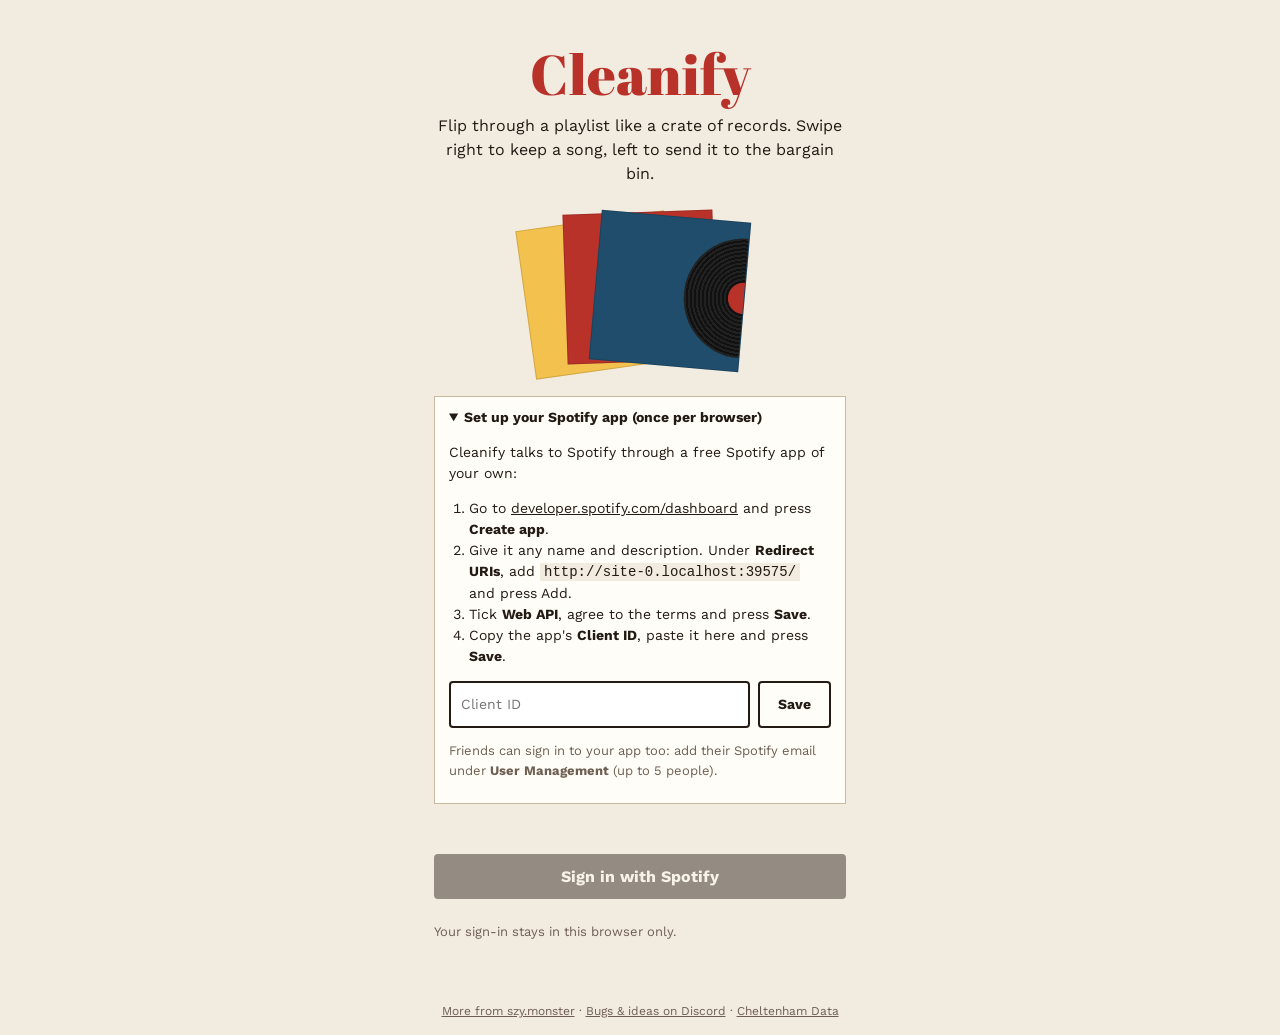
==== index.html @ 949df5a9 "Cleanify: swipe through a Spotify playlist to keep or remove songs Record crate design. Own Spotify " ====
<!doctype html>
<html lang="en">
<head>
  <meta charset="utf-8">
  <meta name="viewport" content="width=device-width, initial-scale=1">
  <title>Cleanify</title>
  <meta name="description" content="Clean up your Spotify playlists by swiping. Right keeps a song, left sends it to the bargain bin.">
  <link rel="icon" href="data:image/svg+xml,%3Csvg xmlns='http://www.w3.org/2000/svg' viewBox='0 0 64 64'%3E%3Crect x='2' y='8' width='40' height='48' fill='%231f4d6b'/%3E%3Ccircle cx='40' cy='32' r='22' fill='%23111'/%3E%3Ccircle cx='40' cy='32' r='6' fill='%23b8322a'/%3E%3C/svg%3E">
  <link rel="preconnect" href="https://fonts.googleapis.com">
  <link rel="preconnect" href="https://fonts.gstatic.com" crossorigin>
  <link rel="stylesheet" href="https://fonts.googleapis.com/css2?family=Abril+Fatface&family=Work+Sans:wght@400;600;700&display=swap">
  <link rel="stylesheet" href="style.css">
</head>
<body>
  <main class="wrap">

    <!-- Sign in -->
    <section id="screen-login" class="screen hidden">
      <h1 class="logo big">Cleanify</h1>
      <p class="sub">Flip through a playlist like a crate of records. Swipe right to keep a song, left to send it to the bargain bin.</p>
      <div class="crate-art" aria-hidden="true"><div class="sleeve s1"></div><div class="sleeve s2"></div><div class="sleeve s3"><div class="vinyl"></div></div></div>
      <details id="own-app" class="own-app">
        <summary id="own-summary">Set up your Spotify app (once per browser)</summary>
        <p>Cleanify talks to Spotify through a free Spotify app of your own:</p>
        <ol>
          <li>Go to <a href="https://developer.spotify.com/dashboard" target="_blank" rel="noopener">developer.spotify.com/dashboard</a> and press <b>Create app</b>.</li>
          <li>Give it any name and description. Under <b>Redirect URIs</b>, add <code id="own-redirect"></code> and press Add.</li>
          <li>Tick <b>Web API</b>, agree to the terms and press <b>Save</b>.</li>
          <li>Copy the app's <b>Client ID</b>, paste it here and press <b>Save</b>.</li>
        </ol>
        <div class="row"><input id="own-id" placeholder="Client ID" autocomplete="off" spellcheck="false" aria-label="Client ID"><button id="own-save" class="btn">Save</button></div>
        <p id="own-status" class="small warn"></p>
        <p class="small muted">Friends can sign in to your app too: add their Spotify email under <b>User Management</b> (up to 5 people).</p>
      </details>
      <p id="own-using" class="small muted"></p>
      <button id="login-btn" class="btn primary wide">Sign in with Spotify</button>
      <p class="small muted">Your sign-in stays in this browser only.</p>
      <p id="login-status" class="status"></p>
    </section>

    <!-- Pick a playlist -->
    <section id="screen-playlists" class="screen hidden">
      <header class="top">
        <h1 class="logo">Cleanify</h1>
        <p class="small muted"><span id="user-name"></span> · <a href="#" id="logout-link">Sign out</a></p>
      </header>
      <h2 class="rule">Pick a crate to dig through</h2>
      <p class="small muted">Spotify only lets you change playlists you made or collaborate on, so only those are listed.</p>
      <label class="small check"><input type="checkbox" id="backup" checked> Save a private backup copy of a playlist the first time I clean it</label>
      <ul id="playlist-list" class="plist"></ul>
      <p id="playlists-status" class="status"></p>
      <button id="refresh-btn" class="btn ghost">Refresh list</button>
    </section>

    <!-- Swipe -->
    <section id="screen-swipe" class="screen hidden">
      <header class="top">
        <a href="#" id="back-link" class="logo" title="Back to your playlists">Cleanify</a>
        <label class="small auto"><input type="checkbox" id="autoplay"> Autoplay</label>
      </header>
      <div class="rule pl"><span id="pl-name"></span><span><b id="pos"></b> / <span id="total"></span> songs</span></div>
      <div class="prog"><i id="prog-bar"></i></div>
      <div id="deck" class="deck"></div>
      <div class="actions">
        <button id="bin-btn" class="round bin" title="Bargain bin (left arrow)" aria-label="Send to the bargain bin">✕</button>
        <button id="play-btn" class="round play" title="Play on Spotify (space)" aria-label="Play on Spotify">▶</button>
        <button id="keep-btn" class="round keep" title="Keep (right arrow)" aria-label="Keep in the crate">＋</button>
      </div>
      <p id="play-status" class="status small"></p>
      <div class="tally">
        <a href="#" id="tally-bin">Bargain bin: <b id="bin-count">0</b></a>
        <button id="undo-btn" class="linkish">↶ Undo</button>
        <span>In the crate: <b id="keep-count">0</b></span>
      </div>
      <p class="hint">← swipe left to remove · swipe right to keep →<br>Removed songs leave the playlist straight away. Undo puts them back.</p>
    </section>

    <!-- Bargain bin: songs removed from this playlist, each can be put back -->
    <section id="screen-bin" class="screen hidden">
      <header class="top">
        <a href="#" id="bin-back" class="logo" title="Back to swiping">Cleanify</a>
      </header>
      <h2 class="rule">The bargain bin</h2>
      <p id="bin-intro" class="small"></p>
      <ul id="bin-list" class="binlist"></ul>
      <button id="bin-continue" class="btn primary wide">Keep swiping</button>
      <p id="bin-status" class="status"></p>
    </section>

    <!-- Finished a playlist -->
    <section id="screen-done" class="screen hidden">
      <h1 class="logo big">All sorted!</h1>
      <p id="done-text" class="sub"></p>
      <button id="done-bin" class="btn wide">See the bargain bin</button>
      <button id="again-btn" class="btn primary wide">Clean another playlist</button>
      <button id="restart-btn" class="btn ghost wide">Go through this playlist again</button>
    </section>

  </main>
  <footer class="foot">
    <a href="https://szy.monster/">More from szy.monster</a> · <a href="https://discord.gg/bHxaXgjpfe" target="_blank" rel="noopener">Bugs &amp; ideas on Discord</a> · <a href="https://cheltenhamdata.co.uk/">Cheltenham Data</a>
  </footer>
  <script src="app.js"></script>
</body>
</html>
---- style.css ----
/* Cleanify: "Record crate" look. Cream paper, ink, record-store red and green. */
:root {
  --paper: #f2ebe0;
  --card: #fffdf8;
  --card-back: #ece2d0;
  --line: #c9b99f;
  --ink: #241a14;
  --muted: #6e5f52;
  --red: #b8322a;
  --green: #2f7a4d;
  --blue: #1f4d6b;
  --gold: #f2c14e;
  --card-w: min(calc(100vw - 48px), 360px);
}
* { box-sizing: border-box; }
html, body { margin: 0; }
body { overflow-x: hidden; background: var(--paper); color: var(--ink); font-family: "Work Sans", system-ui, sans-serif; min-height: 100vh; display: flex; flex-direction: column; }
a { color: inherit; }
.hidden { display: none !important; }
.wrap { width: 100%; max-width: 460px; margin: 0 auto; padding: 22px 24px 12px; flex: 1; }
.screen { display: flex; flex-direction: column; gap: 12px; }

.logo { font-family: "Abril Fatface", serif; font-weight: 400; font-size: 34px; color: var(--red); margin: 0; text-decoration: none; line-height: 1; }
.logo.big { font-size: 56px; text-align: center; margin-top: 24px; }
.sub { text-align: center; margin: 0; line-height: 1.5; }
.top { display: flex; align-items: center; justify-content: space-between; gap: 12px; }
.top p { margin: 0; }
.rule { border-top: 2px solid var(--ink); border-bottom: 1px solid var(--ink); padding: 6px 0; margin: 0; text-transform: uppercase; letter-spacing: 2px; font-size: 12px; font-weight: 700; }
.pl { display: flex; justify-content: space-between; gap: 10px; }
.pl span:first-child { overflow: hidden; text-overflow: ellipsis; white-space: nowrap; }
.small { font-size: 13px; }
.muted { color: var(--muted); }
.warn { color: var(--red); }
.status { min-height: 1em; margin: 0; text-align: center; font-size: 14px; }
.status.err { color: var(--red); font-weight: 600; }
.status.ok { color: var(--green); font-weight: 600; }

.btn { font: inherit; font-weight: 700; cursor: pointer; border: 2px solid var(--ink); background: var(--card); color: var(--ink); padding: 11px 18px; border-radius: 4px; }
.btn:disabled { opacity: .45; cursor: default; }
.btn.primary { background: var(--ink); color: var(--card); }
.btn.danger { background: var(--red); border-color: var(--red); color: var(--card); }
.btn.ghost { background: transparent; }
.btn.wide { width: 100%; }
.linkish { font: inherit; font-weight: 700; background: none; border: none; color: inherit; cursor: pointer; text-transform: uppercase; letter-spacing: 1px; font-size: 11px; text-decoration: underline; padding: 0; }
.linkish:disabled { opacity: .35; cursor: default; }
input[type=checkbox] { accent-color: var(--green); }

/* Sign-in */
.crate-art { position: relative; height: 170px; width: 230px; margin: 8px auto; }
.crate-art .sleeve { position: absolute; width: 150px; height: 150px; border: 1px solid #0002; }
.s1 { left: 0; top: 14px; background: var(--gold); transform: rotate(-8deg); }
.s2 { left: 40px; top: 6px; background: var(--red); transform: rotate(-2deg); }
.s3 { left: 70px; top: 10px; background: var(--blue); transform: rotate(5deg); overflow: hidden; }
.s3 .vinyl { position: absolute; right: -60px; top: 15px; width: 120px; height: 120px; border-radius: 50%; background: radial-gradient(var(--red) 0 18%, #111 19% 20%, transparent 21%), repeating-radial-gradient(#111 0 2px, #222 2px 4px); }
.own-app { background: var(--card); border: 1px solid var(--line); padding: 10px 14px; font-size: 14px; line-height: 1.5; }
.own-app summary { font-weight: 700; cursor: pointer; }
.own-app ol { padding-left: 20px; }
.own-app code { background: var(--paper); padding: 1px 4px; word-break: break-all; }
.row { display: flex; gap: 8px; }
.row input { flex: 1; min-width: 0; font: inherit; padding: 9px 10px; border: 2px solid var(--ink); border-radius: 4px; background: #fff; }

/* Playlist list */
.plist, .binlist { list-style: none; margin: 0; padding: 0; display: flex; flex-direction: column; gap: 8px; }
.plist button { width: 100%; display: flex; align-items: center; gap: 12px; font: inherit; text-align: left; background: var(--card); border: 1px solid var(--line); padding: 8px; cursor: pointer; color: var(--ink); }
.plist button:hover { border-color: var(--ink); }
.thumb { width: 52px; height: 52px; flex: none; background: var(--blue) center/cover; }
.plist .name { font-weight: 700; display: block; }
.plist .meta { font-size: 12px; color: var(--muted); }
.badge { margin-left: auto; flex: none; font-size: 11px; font-weight: 700; background: var(--gold); padding: 3px 8px; border-radius: 10px; }

/* Swipe screen */
.auto { display: flex; align-items: center; gap: 6px; font-weight: 600; cursor: pointer; }
.prog { height: 6px; background: #e1d6c4; }
.prog i { display: block; height: 100%; width: 0; background: var(--ink); transition: width .2s; }
.deck { position: relative; width: var(--card-w); height: calc(var(--card-w) + 128px); margin: 14px auto 6px; }
.card { position: absolute; inset: 0; background: var(--card-back); border: 1px solid var(--line); padding: 14px; display: flex; flex-direction: column; user-select: none; -webkit-user-select: none; }
.card.b2 { transform: translateY(14px) scale(.92); }
.card.b1 { transform: translateY(7px) scale(.96); }
.card.top { background: var(--card); box-shadow: 0 14px 30px #241a1433; touch-action: none; cursor: grab; z-index: 2; }
.card.top.drag { cursor: grabbing; transition: none; }
.card.fly { transition: transform .3s ease-in, opacity .3s; opacity: 0; }
.card.snap { transition: transform .2s; }
.sleeve-art { position: relative; width: 100%; aspect-ratio: 1; background: var(--blue); overflow: hidden; flex: none; }
.sleeve-art .vinyl { position: absolute; right: -45%; top: 8%; width: 84%; height: 84%; border-radius: 50%; background: radial-gradient(var(--red) 0 18%, #111 19% 20%, transparent 21%), repeating-radial-gradient(#111 0 2px, #222 2px 4px); }
.sleeve-art .cover { position: absolute; inset: 0; width: 100%; height: 100%; object-fit: cover; pointer-events: none; }
.sleeve-art .fallback { position: absolute; left: 14px; top: 14px; right: 40%; font-family: "Abril Fatface", serif; font-size: 24px; color: var(--gold); line-height: 1.05; }
.sticker { position: absolute; left: 12px; bottom: 12px; background: var(--gold); color: var(--ink); font-weight: 700; font-size: 14px; padding: 10px 8px; border-radius: 50%; transform: rotate(-12deg); box-shadow: 0 2px 4px #0003; }
.card h2 { font-family: "Abril Fatface", serif; font-weight: 400; font-size: 24px; margin: 12px 0 2px; line-height: 1.1; overflow: hidden; display: -webkit-box; -webkit-line-clamp: 2; -webkit-box-orient: vertical; }
.card .artist { margin: 0; text-transform: uppercase; letter-spacing: 2px; font-size: 11px; font-weight: 700; white-space: nowrap; overflow: hidden; text-overflow: ellipsis; }
.card .meta { margin-top: auto; display: flex; gap: 6px; flex-wrap: wrap; font-size: 11px; }
.card .meta span { border: 1px solid var(--ink); border-radius: 12px; padding: 2px 8px; }
.stamp { position: absolute; top: 26px; padding: 6px 12px; font-weight: 700; font-size: 20px; letter-spacing: 2px; color: var(--card); border-radius: 4px; opacity: 0; z-index: 3; pointer-events: none; }
.stamp.keep { left: 20px; background: var(--green); transform: rotate(-12deg); }
.stamp.bin { right: 20px; background: var(--red); transform: rotate(12deg); }
.empty { position: absolute; inset: 0; display: flex; align-items: center; justify-content: center; text-align: center; border: 2px dashed var(--line); padding: 20px; color: var(--muted); }
.actions { display: flex; justify-content: center; align-items: center; gap: 22px; }
.round { font: inherit; display: flex; align-items: center; justify-content: center; cursor: pointer; border-radius: 50%; border: 2px solid var(--ink); background: var(--card); color: var(--ink); }
.round:disabled { opacity: .4; cursor: default; }
.round.bin, .round.keep { width: 68px; height: 68px; font-size: 28px; color: var(--card); }
.round.bin { background: var(--red); border-color: var(--red); }
.round.keep { background: var(--green); border-color: var(--green); }
.round.play { width: 52px; height: 52px; font-size: 18px; }
.round.play.on { background: var(--ink); color: var(--card); }
.tally { display: flex; justify-content: space-between; align-items: center; text-transform: uppercase; letter-spacing: 1px; font-size: 11px; font-weight: 700; }
.tally a { text-decoration: none; }
.tally b { font-family: "Abril Fatface", serif; font-weight: 400; font-size: 18px; color: var(--red); letter-spacing: 0; }
.hint { text-align: center; font-size: 12px; color: var(--muted); margin: 0; }

/* Review */
.binlist li { display: flex; align-items: center; gap: 10px; background: var(--card); border: 1px solid var(--line); padding: 6px; }
.binlist .thumb { width: 44px; height: 44px; }
.binlist .t { flex: 1; min-width: 0; }
.binlist .t b, .binlist .t span { display: block; white-space: nowrap; overflow: hidden; text-overflow: ellipsis; }
.binlist .t span { font-size: 12px; color: var(--muted); }
.binlist .btn { padding: 6px 10px; font-size: 13px; border-color: var(--green); color: var(--green); }
.check { display: flex; gap: 8px; align-items: flex-start; line-height: 1.4; }

.foot { text-align: center; font-size: 12px; color: var(--muted); padding: 14px 16px 18px; }
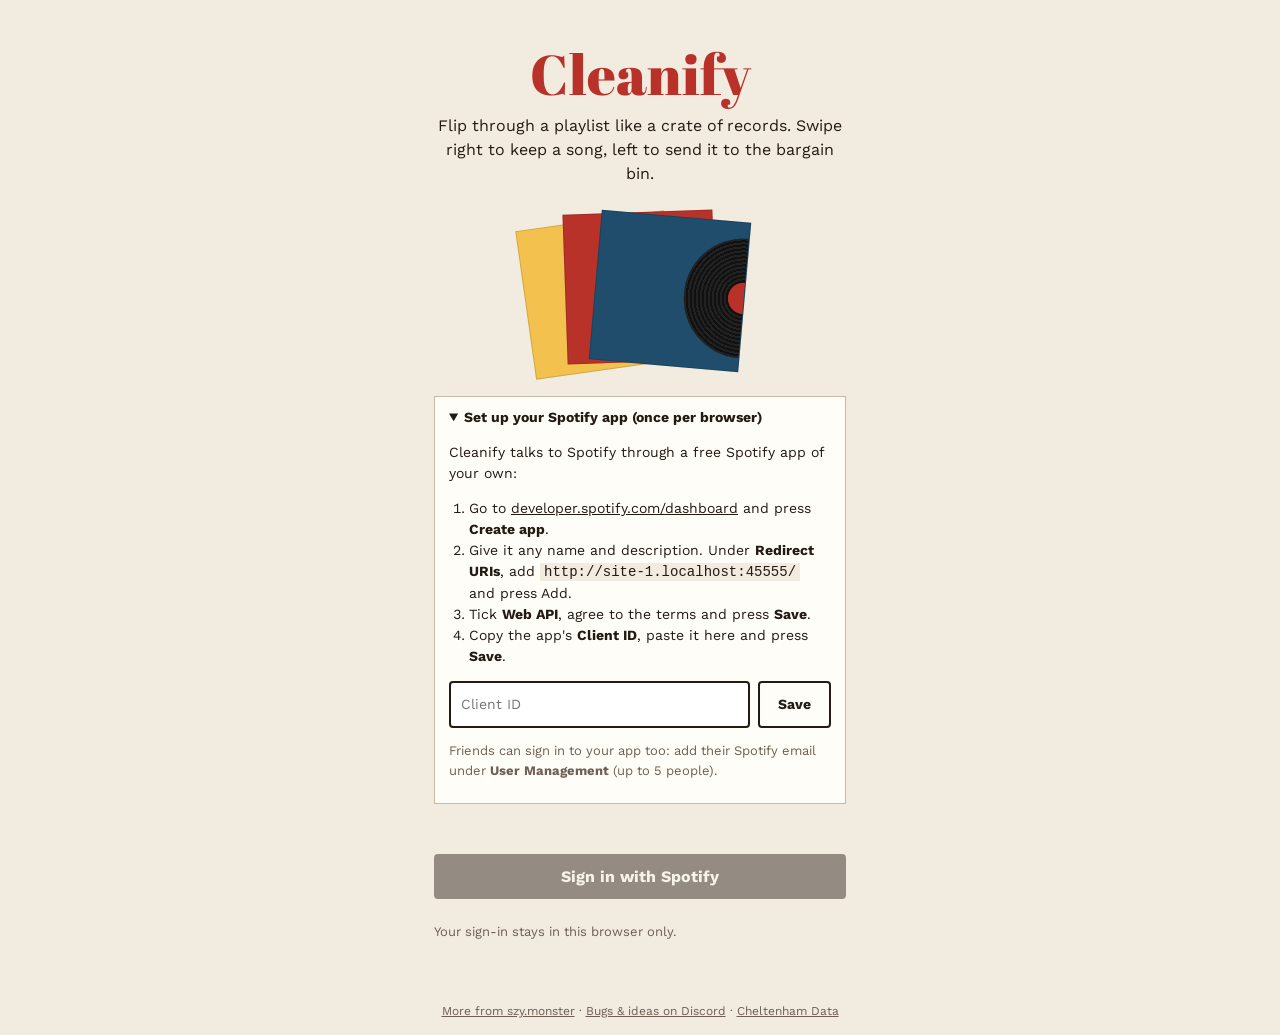
==== commit 7e78ebeb: "Pick the speaker to play on, snappier swiping - Play on picker lists your Spotify devices; the choic" ====
--- a/index.html
+++ b/index.html
@@ -60,6 +60,11 @@
       </header>
       <div class="rule pl"><span id="pl-name"></span><span><b id="pos"></b> / <span id="total"></span> songs</span></div>
       <div class="prog"><i id="prog-bar"></i></div>
+      <div class="device">
+        <label for="device-select" class="small">Play on</label>
+        <select id="device-select"><option value="">Pick a speaker…</option></select>
+        <button id="device-refresh" class="btn mini" title="Look for Spotify devices again" aria-label="Look for Spotify devices again">↻</button>
+      </div>
       <div id="deck" class="deck"></div>
       <div class="actions">
         <button id="bin-btn" class="round bin" title="Bargain bin (left arrow)" aria-label="Send to the bargain bin">✕</button>
--- a/style.css
+++ b/style.css
@@ -70,6 +70,10 @@
 
 /* Swipe screen */
 .auto { display: flex; align-items: center; gap: 6px; font-weight: 600; cursor: pointer; }
+.device { display: flex; align-items: center; gap: 8px; }
+.device label { font-weight: 700; text-transform: uppercase; letter-spacing: 1px; font-size: 11px; flex: none; }
+.device select { flex: 1; min-width: 0; font: inherit; font-size: 14px; padding: 6px 8px; border: 2px solid var(--ink); border-radius: 4px; background: var(--card); color: var(--ink); }
+.btn.mini { padding: 5px 10px; }
 .prog { height: 6px; background: #e1d6c4; }
 .prog i { display: block; height: 100%; width: 0; background: var(--ink); transition: width .2s; }
 .deck { position: relative; width: var(--card-w); height: calc(var(--card-w) + 128px); margin: 14px auto 6px; }
@@ -78,6 +82,7 @@
 .card.b1 { transform: translateY(7px) scale(.96); }
 .card.top { background: var(--card); box-shadow: 0 14px 30px #241a1433; touch-action: none; cursor: grab; z-index: 2; }
 .card.top.drag { cursor: grabbing; transition: none; }
+.card.flying { pointer-events: none; z-index: 5; }
 .card.fly { transition: transform .3s ease-in, opacity .3s; opacity: 0; }
 .card.snap { transition: transform .2s; }
 .sleeve-art { position: relative; width: 100%; aspect-ratio: 1; background: var(--blue); overflow: hidden; flex: none; }
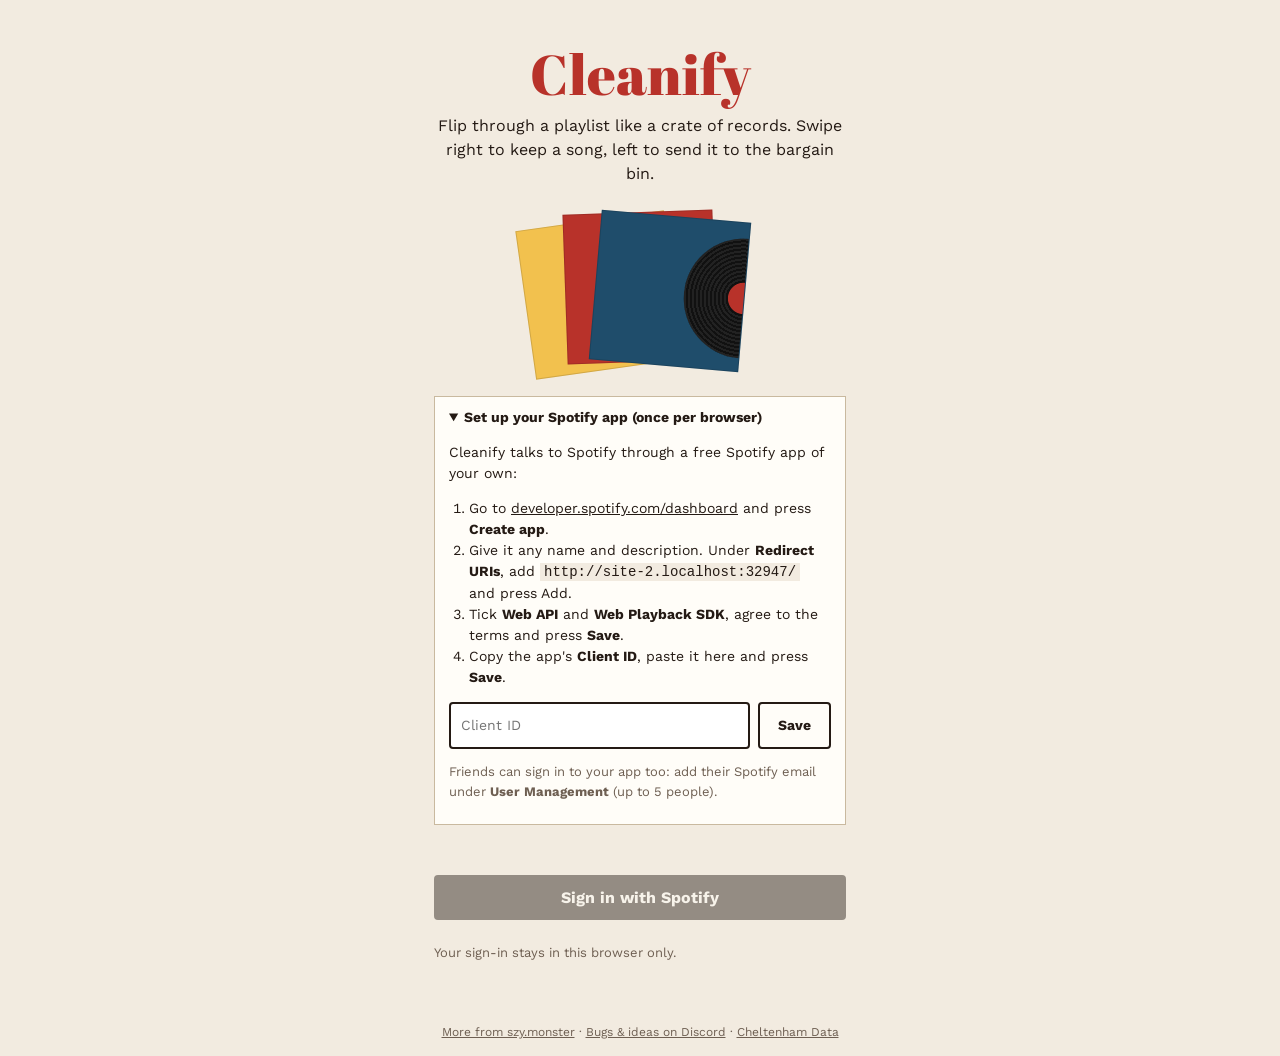
==== commit 0a21e3d7: "Play on: add This browser (Spotify Web Playback SDK) The SDK loads only when picked. Older sign-ins " ====
--- a/index.html
+++ b/index.html
@@ -25,7 +25,7 @@
         <ol>
           <li>Go to <a href="https://developer.spotify.com/dashboard" target="_blank" rel="noopener">developer.spotify.com/dashboard</a> and press <b>Create app</b>.</li>
           <li>Give it any name and description. Under <b>Redirect URIs</b>, add <code id="own-redirect"></code> and press Add.</li>
-          <li>Tick <b>Web API</b>, agree to the terms and press <b>Save</b>.</li>
+          <li>Tick <b>Web API</b> and <b>Web Playback SDK</b>, agree to the terms and press <b>Save</b>.</li>
           <li>Copy the app's <b>Client ID</b>, paste it here and press <b>Save</b>.</li>
         </ol>
         <div class="row"><input id="own-id" placeholder="Client ID" autocomplete="off" spellcheck="false" aria-label="Client ID"><button id="own-save" class="btn">Save</button></div>
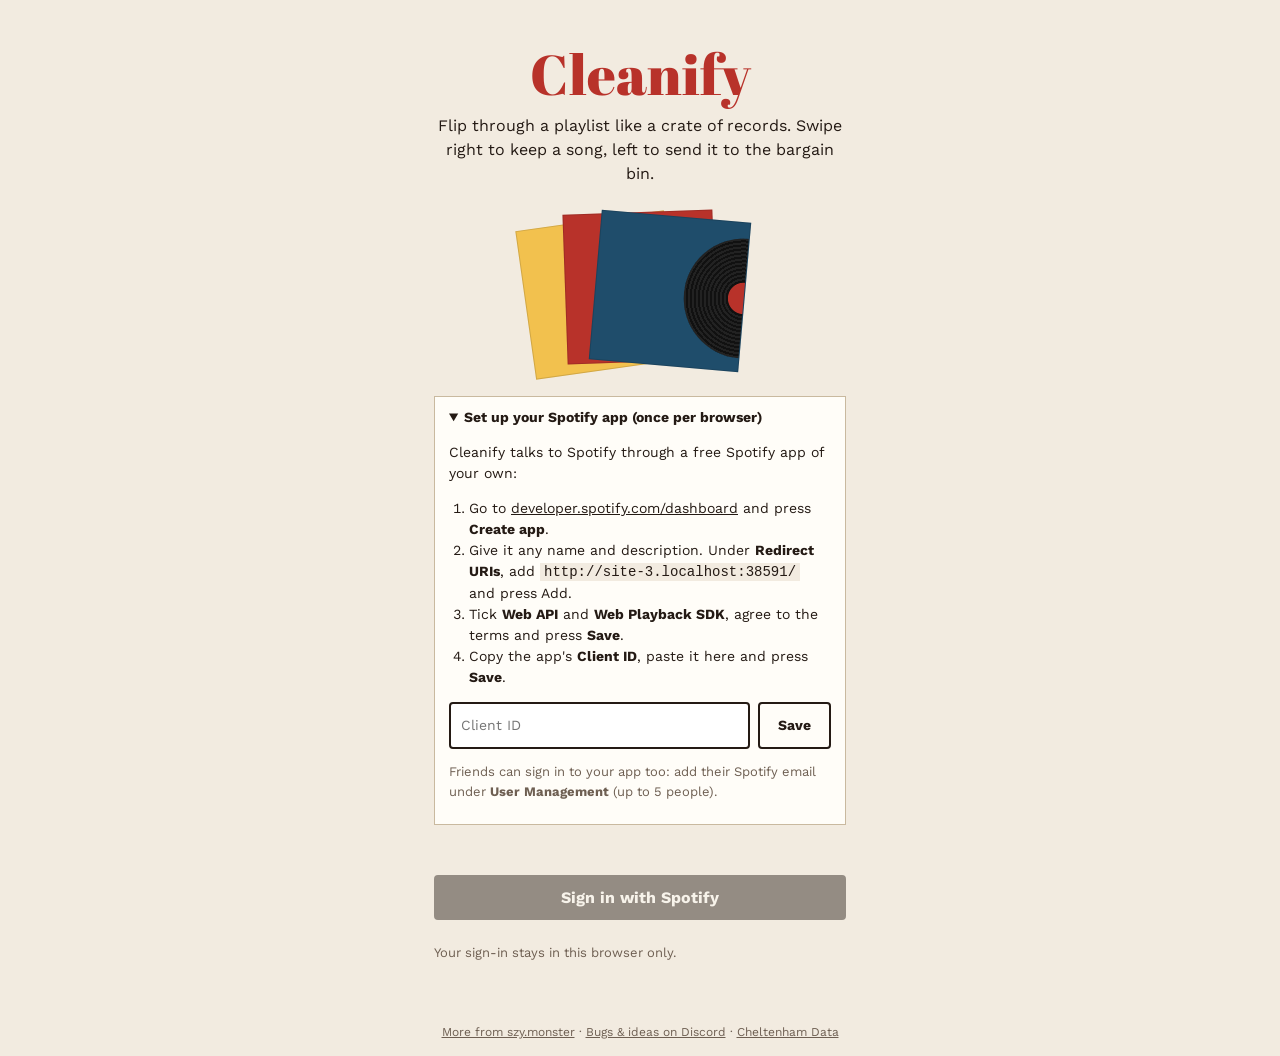
==== commit f7fdba24: "Find duplicate songs before swiping Lists songs that are in the playlist more than once: the same tr" ====
--- a/index.html
+++ b/index.html
@@ -78,6 +78,20 @@
         <span>In the crate: <b id="keep-count">0</b></span>
       </div>
       <p class="hint">← swipe left to remove · swipe right to keep →<br>Removed songs leave the playlist straight away. Undo puts them back.</p>
+      <button id="dupes-link" class="linkish center">Find duplicates</button>
+    </section>
+
+    <!-- Duplicates: shown before swiping when a playlist has songs in it more than once -->
+    <section id="screen-dupes" class="screen hidden">
+      <header class="top">
+        <h1 class="logo">Cleanify</h1>
+      </header>
+      <h2 class="rule">Doubles in the crate</h2>
+      <p id="dupes-intro" class="small"></p>
+      <div id="dupe-list" class="dupes"></div>
+      <button id="dupe-remove" class="btn danger wide"></button>
+      <button id="dupe-skip" class="btn ghost wide">Skip, start swiping</button>
+      <p id="dupes-status" class="status"></p>
     </section>
 
     <!-- Bargain bin: songs removed from this playlist, each can be put back -->
--- a/style.css
+++ b/style.css
@@ -111,6 +111,23 @@
 .tally b { font-family: "Abril Fatface", serif; font-weight: 400; font-size: 18px; color: var(--red); letter-spacing: 0; }
 .hint { text-align: center; font-size: 12px; color: var(--muted); margin: 0; }
 
+/* Duplicates */
+.dupes { display: flex; flex-direction: column; gap: 12px; }
+.dgroup { background: var(--card); border: 1px solid var(--line); padding: 8px 10px 10px; }
+.dgroup h3 { font-family: "Abril Fatface", serif; font-weight: 400; font-size: 18px; margin: 2px 0 6px; }
+.drow { display: flex; align-items: center; gap: 10px; padding: 6px 0; border-top: 1px dashed var(--line); cursor: pointer; }
+.drow input { width: 18px; height: 18px; flex: none; accent-color: var(--red); }
+.drow .thumb { width: 40px; height: 40px; }
+.drow .t { flex: 1; min-width: 0; }
+.drow .t b, .drow .t span { display: block; white-space: nowrap; overflow: hidden; text-overflow: ellipsis; }
+.drow .t span { font-size: 12px; color: var(--muted); }
+.drow .t b, .drow .t span { white-space: normal; }
+.drow.going .t b { text-decoration: line-through; color: var(--muted); }
+.dtag { flex: none; font-size: 10px; font-weight: 700; text-transform: uppercase; letter-spacing: 1px; padding: 2px 8px; border-radius: 10px; background: var(--green); color: var(--card); }
+.drow.going .dtag { background: var(--red); }
+.drow.extra { font-size: 13px; padding-left: 4px; }
+.linkish.center { align-self: center; }
+
 /* Review */
 .binlist li { display: flex; align-items: center; gap: 10px; background: var(--card); border: 1px solid var(--line); padding: 6px; }
 .binlist .thumb { width: 44px; height: 44px; }
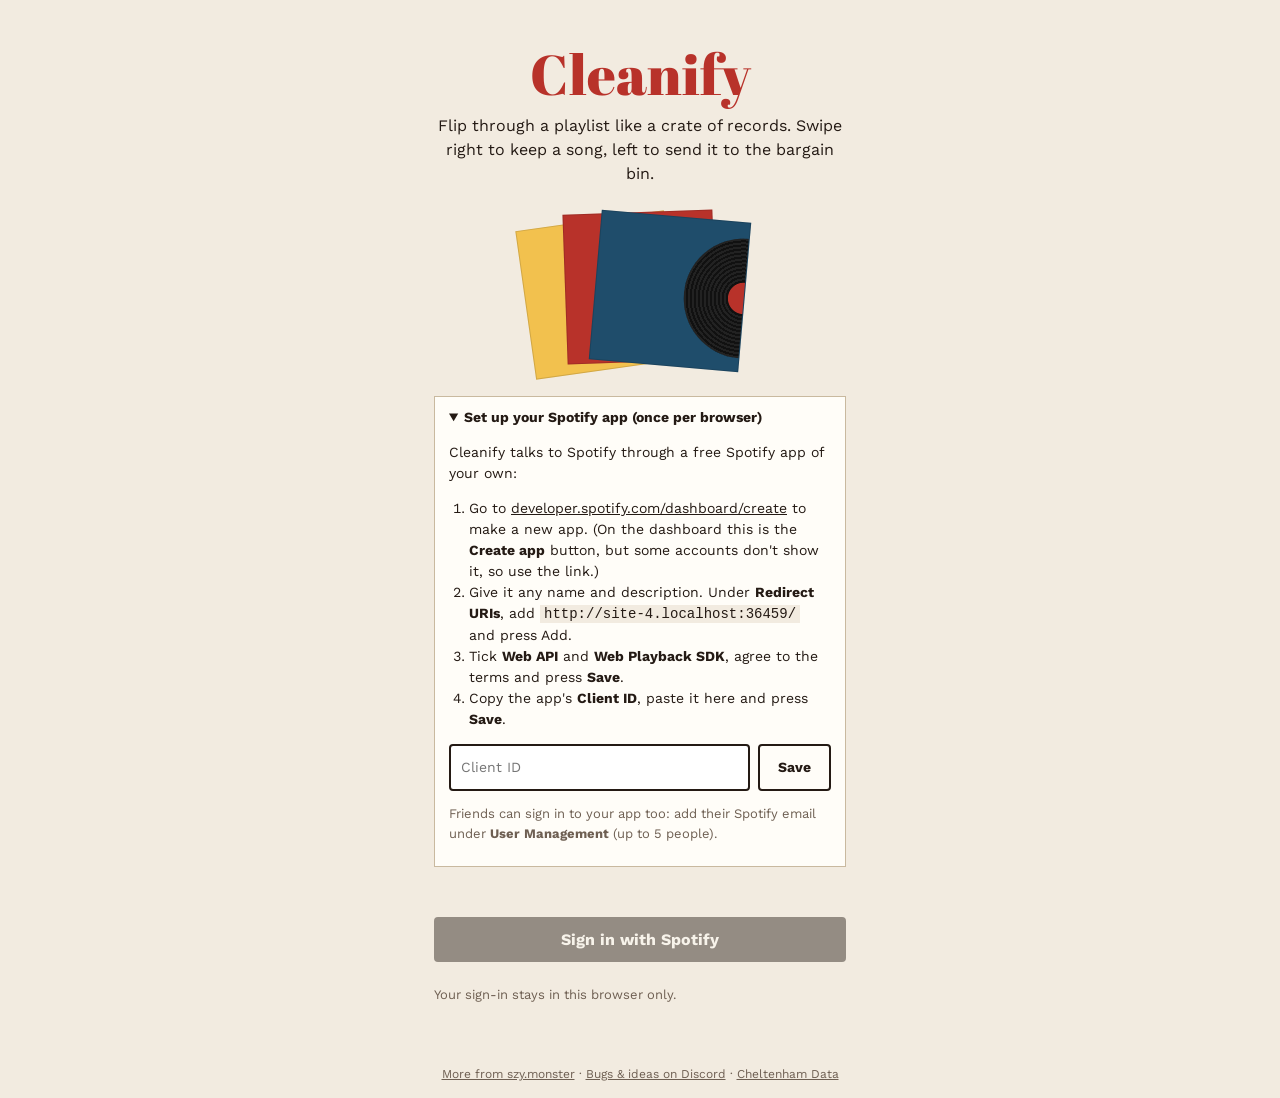
==== commit 06a9ad6a: "Spotify setup: link straight to dashboard/create Some accounts don't show the Create app button on t" ====
--- a/index.html
+++ b/index.html
@@ -23,7 +23,7 @@
         <summary id="own-summary">Set up your Spotify app (once per browser)</summary>
         <p>Cleanify talks to Spotify through a free Spotify app of your own:</p>
         <ol>
-          <li>Go to <a href="https://developer.spotify.com/dashboard" target="_blank" rel="noopener">developer.spotify.com/dashboard</a> and press <b>Create app</b>.</li>
+          <li>Go to <a href="https://developer.spotify.com/dashboard/create" target="_blank" rel="noopener">developer.spotify.com/dashboard/create</a> to make a new app. (On the dashboard this is the <b>Create app</b> button, but some accounts don't show it, so use the link.)</li>
           <li>Give it any name and description. Under <b>Redirect URIs</b>, add <code id="own-redirect"></code> and press Add.</li>
           <li>Tick <b>Web API</b> and <b>Web Playback SDK</b>, agree to the terms and press <b>Save</b>.</li>
           <li>Copy the app's <b>Client ID</b>, paste it here and press <b>Save</b>.</li>
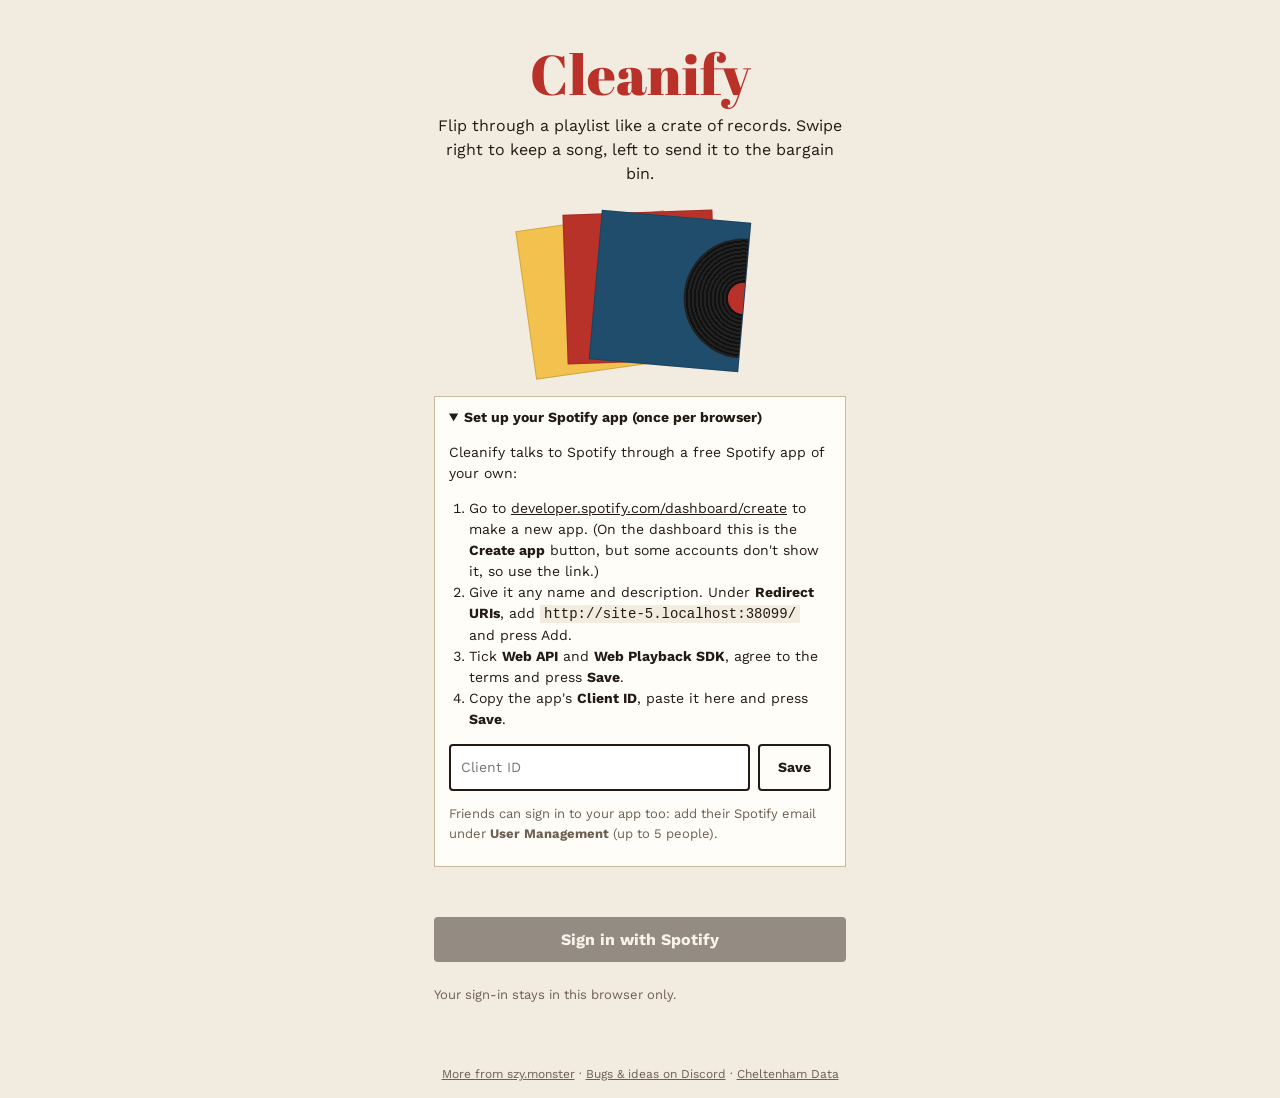
==== commit 35179a4d: "Wake the phone before playing; Copy details for troubleshooting Szymon's phone resumed its last song" ====
--- a/index.html
+++ b/index.html
@@ -72,6 +72,7 @@
         <button id="keep-btn" class="round keep" title="Keep (right arrow)" aria-label="Keep in the crate">＋</button>
       </div>
       <p id="play-status" class="status small"></p>
+      <button id="copy-details" class="linkish center">Copy details for troubleshooting</button>
       <div class="tally">
         <a href="#" id="tally-bin">Bargain bin: <b id="bin-count">0</b></a>
         <button id="undo-btn" class="linkish">↶ Undo</button>
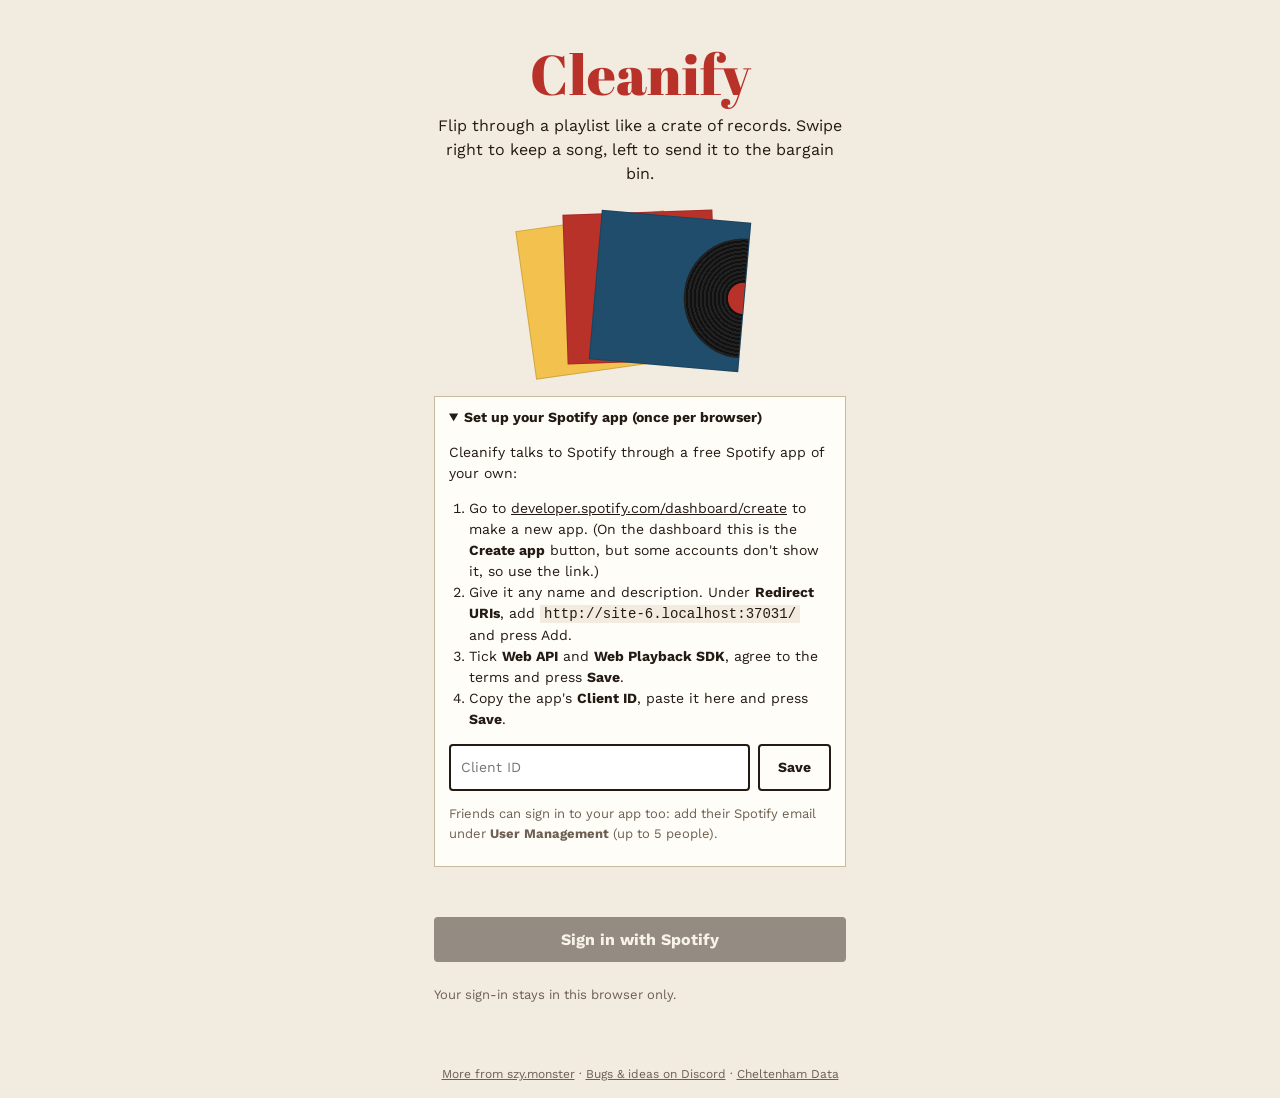
==== commit 316d7df9: "Rate limit: say it's shared per Client ID; Copy details on the list The limit is per Spotify app (Cl" ====
--- a/index.html
+++ b/index.html
@@ -50,6 +50,7 @@
       <ul id="playlist-list" class="plist"></ul>
       <p id="playlists-status" class="status"></p>
       <button id="refresh-btn" class="btn ghost">Refresh list</button>
+      <button id="copy-details-list" class="linkish center">Copy details for troubleshooting</button>
     </section>
 
     <!-- Swipe -->
--- a/style.css
+++ b/style.css
@@ -94,6 +94,7 @@
 .card .artist { margin: 0; text-transform: uppercase; letter-spacing: 2px; font-size: 11px; font-weight: 700; white-space: nowrap; overflow: hidden; text-overflow: ellipsis; }
 .card .meta { margin-top: auto; display: flex; gap: 6px; flex-wrap: wrap; font-size: 11px; }
 .card .meta span { border: 1px solid var(--ink); border-radius: 12px; padding: 2px 8px; }
+.card .meta .warn-tag { border-color: var(--red); background: var(--red); color: var(--card); }
 .stamp { position: absolute; top: 26px; padding: 6px 12px; font-weight: 700; font-size: 20px; letter-spacing: 2px; color: var(--card); border-radius: 4px; opacity: 0; z-index: 3; pointer-events: none; }
 .stamp.keep { left: 20px; background: var(--green); transform: rotate(-12deg); }
 .stamp.bin { right: 20px; background: var(--red); transform: rotate(12deg); }
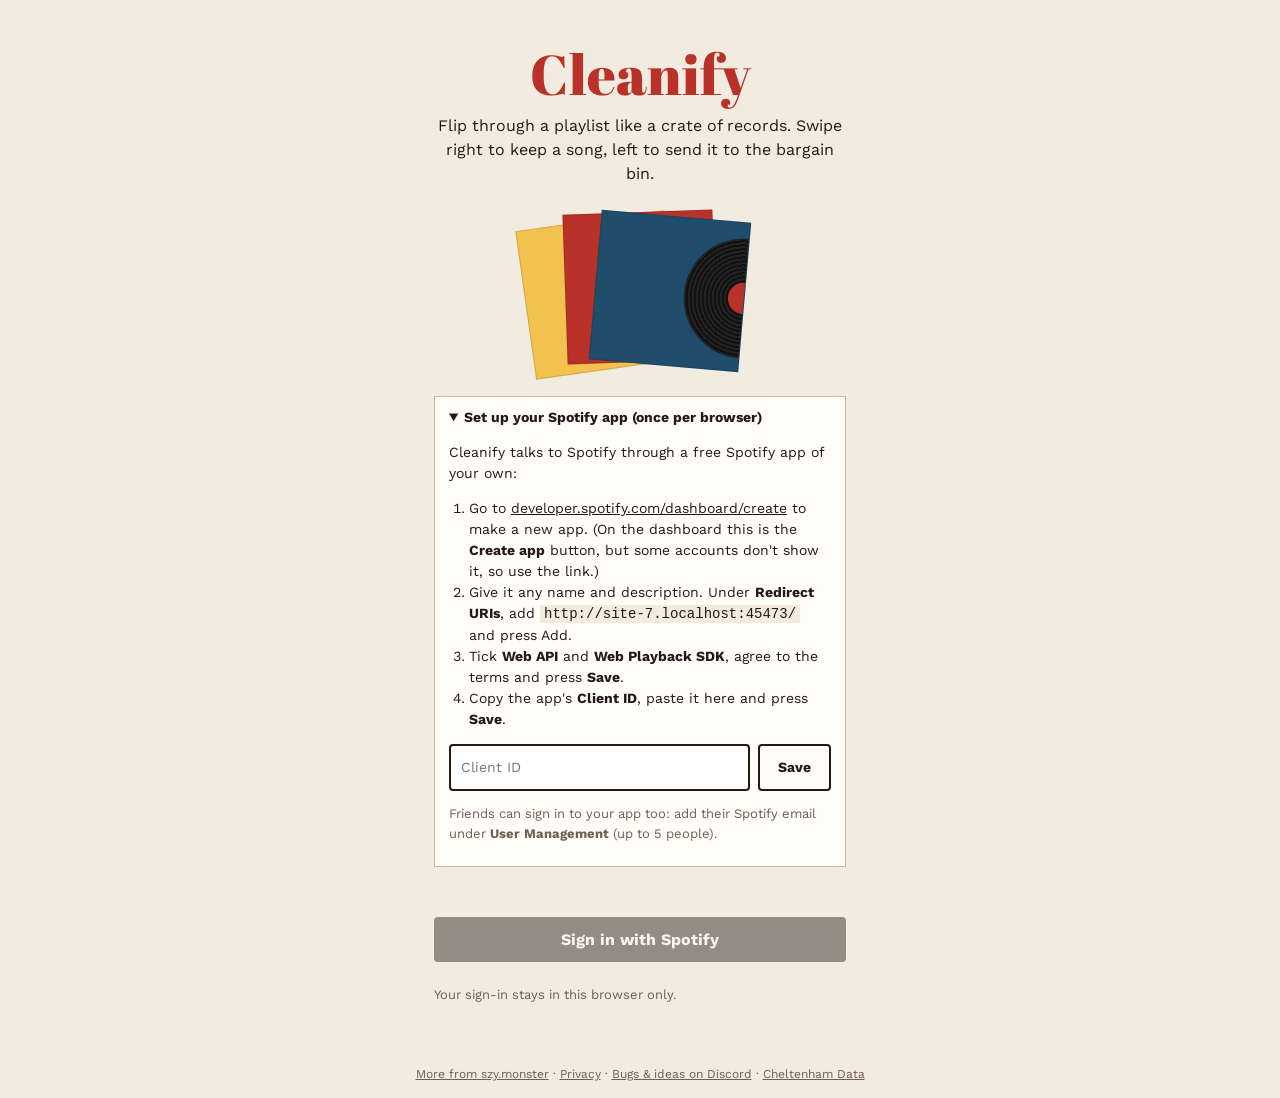
==== commit d8126c6d: "Meet UK privacy and Spotify developer rules: privacy page, Forget me, no Google Fonts - Add privacy." ====
--- a/index.html
+++ b/index.html
@@ -6,9 +6,7 @@
   <title>Cleanify</title>
   <meta name="description" content="Clean up your Spotify playlists by swiping. Right keeps a song, left sends it to the bargain bin.">
   <link rel="icon" href="data:image/svg+xml,%3Csvg xmlns='http://www.w3.org/2000/svg' viewBox='0 0 64 64'%3E%3Crect x='2' y='8' width='40' height='48' fill='%231f4d6b'/%3E%3Ccircle cx='40' cy='32' r='22' fill='%23111'/%3E%3Ccircle cx='40' cy='32' r='6' fill='%23b8322a'/%3E%3C/svg%3E">
-  <link rel="preconnect" href="https://fonts.googleapis.com">
-  <link rel="preconnect" href="https://fonts.gstatic.com" crossorigin>
-  <link rel="stylesheet" href="https://fonts.googleapis.com/css2?family=Abril+Fatface&family=Work+Sans:wght@400;600;700&display=swap">
+  <link rel="stylesheet" href="fonts/fonts.css">
   <link rel="stylesheet" href="style.css">
 </head>
 <body>
@@ -42,7 +40,7 @@
     <section id="screen-playlists" class="screen hidden">
       <header class="top">
         <h1 class="logo">Cleanify</h1>
-        <p class="small muted"><span id="user-name"></span> · <a href="#" id="logout-link">Sign out</a></p>
+        <p class="small muted"><span id="user-name"></span> · <a href="#" id="logout-link">Sign out</a> · <a href="#" id="forget-link">Forget me</a></p>
       </header>
       <h2 class="rule">Pick a crate to dig through</h2>
       <p class="small muted">Spotify only lets you change playlists you made or collaborate on, so only those are listed.</p>
@@ -119,7 +117,7 @@
 
   </main>
   <footer class="foot">
-    <a href="https://szy.monster/">More from szy.monster</a> · <a href="https://discord.gg/bHxaXgjpfe" target="_blank" rel="noopener">Bugs &amp; ideas on Discord</a> · <a href="https://cheltenhamdata.co.uk/">Cheltenham Data</a>
+    <a href="https://szy.monster/">More from szy.monster</a> · <a href="privacy.html">Privacy</a> · <a href="https://discord.gg/bHxaXgjpfe" target="_blank" rel="noopener">Bugs &amp; ideas on Discord</a> · <a href="https://cheltenhamdata.co.uk/">Cheltenham Data</a>
   </footer>
   <script src="app.js"></script>
 </body>
--- a/fonts/fonts.css
+++ b/fonts/fonts.css
@@ -0,0 +1,73 @@
+/* Self-hosted copies of Google Fonts (SIL Open Font License), so no visitor data goes to Google. */
+/* latin-ext */
+@font-face {
+  font-family: 'Abril Fatface';
+  font-style: normal;
+  font-weight: 400;
+  font-display: swap;
+  src: url(AbrilFatface-400-latin-ext.woff2) format('woff2');
+  unicode-range: U+0100-02BA, U+02BD-02C5, U+02C7-02CC, U+02CE-02D7, U+02DD-02FF, U+0304, U+0308, U+0329, U+1D00-1DBF, U+1E00-1E9F, U+1EF2-1EFF, U+2020, U+20A0-20AB, U+20AD-20C4, U+2113, U+2C60-2C7F, U+A720-A7FF;
+}
+/* latin */
+@font-face {
+  font-family: 'Abril Fatface';
+  font-style: normal;
+  font-weight: 400;
+  font-display: swap;
+  src: url(AbrilFatface-400-latin.woff2) format('woff2');
+  unicode-range: U+0000-00FF, U+0131, U+0152-0153, U+02BB-02BC, U+02C6, U+02DA, U+02DC, U+0304, U+0308, U+0329, U+2000-206F, U+20AC, U+2122, U+2191, U+2193, U+2212, U+2215, U+FEFF, U+FFFD;
+}
+/* latin-ext */
+@font-face {
+  font-family: 'Work Sans';
+  font-style: normal;
+  font-weight: 400;
+  font-display: swap;
+  src: url(WorkSans-400-latin-ext.woff2) format('woff2');
+  unicode-range: U+0100-02BA, U+02BD-02C5, U+02C7-02CC, U+02CE-02D7, U+02DD-02FF, U+0304, U+0308, U+0329, U+1D00-1DBF, U+1E00-1E9F, U+1EF2-1EFF, U+2020, U+20A0-20AB, U+20AD-20C4, U+2113, U+2C60-2C7F, U+A720-A7FF;
+}
+/* latin */
+@font-face {
+  font-family: 'Work Sans';
+  font-style: normal;
+  font-weight: 400;
+  font-display: swap;
+  src: url(WorkSans-400-latin.woff2) format('woff2');
+  unicode-range: U+0000-00FF, U+0131, U+0152-0153, U+02BB-02BC, U+02C6, U+02DA, U+02DC, U+0304, U+0308, U+0329, U+2000-206F, U+20AC, U+2122, U+2191, U+2193, U+2212, U+2215, U+FEFF, U+FFFD;
+}
+/* latin-ext */
+@font-face {
+  font-family: 'Work Sans';
+  font-style: normal;
+  font-weight: 600;
+  font-display: swap;
+  src: url(WorkSans-600-latin-ext.woff2) format('woff2');
+  unicode-range: U+0100-02BA, U+02BD-02C5, U+02C7-02CC, U+02CE-02D7, U+02DD-02FF, U+0304, U+0308, U+0329, U+1D00-1DBF, U+1E00-1E9F, U+1EF2-1EFF, U+2020, U+20A0-20AB, U+20AD-20C4, U+2113, U+2C60-2C7F, U+A720-A7FF;
+}
+/* latin */
+@font-face {
+  font-family: 'Work Sans';
+  font-style: normal;
+  font-weight: 600;
+  font-display: swap;
+  src: url(WorkSans-600-latin.woff2) format('woff2');
+  unicode-range: U+0000-00FF, U+0131, U+0152-0153, U+02BB-02BC, U+02C6, U+02DA, U+02DC, U+0304, U+0308, U+0329, U+2000-206F, U+20AC, U+2122, U+2191, U+2193, U+2212, U+2215, U+FEFF, U+FFFD;
+}
+/* latin-ext */
+@font-face {
+  font-family: 'Work Sans';
+  font-style: normal;
+  font-weight: 700;
+  font-display: swap;
+  src: url(WorkSans-700-latin-ext.woff2) format('woff2');
+  unicode-range: U+0100-02BA, U+02BD-02C5, U+02C7-02CC, U+02CE-02D7, U+02DD-02FF, U+0304, U+0308, U+0329, U+1D00-1DBF, U+1E00-1E9F, U+1EF2-1EFF, U+2020, U+20A0-20AB, U+20AD-20C4, U+2113, U+2C60-2C7F, U+A720-A7FF;
+}
+/* latin */
+@font-face {
+  font-family: 'Work Sans';
+  font-style: normal;
+  font-weight: 700;
+  font-display: swap;
+  src: url(WorkSans-700-latin.woff2) format('woff2');
+  unicode-range: U+0000-00FF, U+0131, U+0152-0153, U+02BB-02BC, U+02C6, U+02DA, U+02DC, U+0304, U+0308, U+0329, U+2000-206F, U+20AC, U+2122, U+2191, U+2193, U+2212, U+2215, U+FEFF, U+FFFD;
+}
